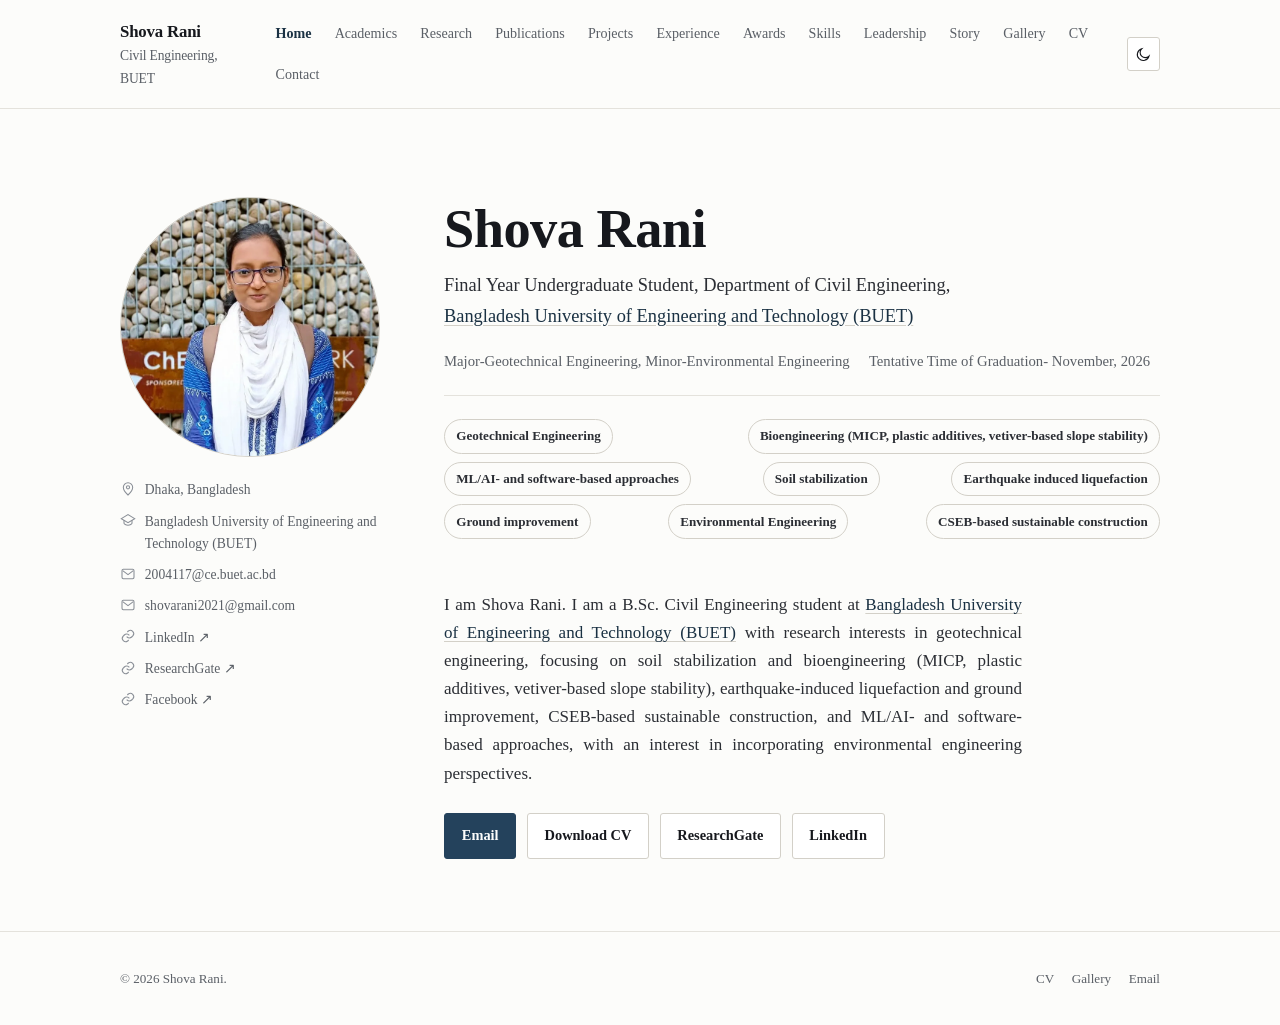
==== index.html @ 0dfd2c98 "Initial commit: Shova Rani personal website Static site for GitHub Pages covering academics, researc" ====
<!doctype html>
<html lang="en">
<head>
<meta charset="UTF-8">
<meta name="viewport" content="width=device-width, initial-scale=1">
<title>Shova Rani — Civil Engineering Researcher, BUET</title>
<meta name="description" content="Shova Rani is a final-year Civil Engineering student at BUET (Geotechnical major, Environmental minor), researching bio-mediated ground improvement, fiber-reinforced soils, and hazard-resilient infrastructure. Applying for MSc/PhD positions in the USA and Canada.">
<link rel="canonical" href="https://REPLACE-USERNAME.github.io/">

<!-- Open Graph -->
<meta property="og:type" content="profile">
<meta property="og:title" content="Shova Rani — Civil Engineering Researcher, BUET">
<meta property="og:description" content="Undergraduate researcher in geotechnical engineering at BUET. Bio-mediated ground improvement, fiber-reinforced soils, slope stability, urban hydrology. Applying for MSc/PhD in the USA and Canada.">
<meta property="og:url" content="https://REPLACE-USERNAME.github.io/">
<meta property="og:image" content="https://REPLACE-USERNAME.github.io/assets/img/og/og-cover.jpg">
<meta property="og:image:width" content="1200">
<meta property="og:image:height" content="630">
<meta property="og:site_name" content="Shova Rani">

<!-- Twitter -->
<meta name="twitter:card" content="summary_large_image">
<meta name="twitter:title" content="Shova Rani — Civil Engineering Researcher, BUET">
<meta name="twitter:description" content="Undergraduate researcher in geotechnical engineering at BUET, applying for MSc/PhD in the USA and Canada.">
<meta name="twitter:image" content="https://REPLACE-USERNAME.github.io/assets/img/og/og-cover.jpg">

<meta name="theme-color" content="#fcfcfa" media="(prefers-color-scheme: light)">
<meta name="theme-color" content="#14161a" media="(prefers-color-scheme: dark)">

<link rel="icon" href="favicon.svg" type="image/svg+xml">
<link rel="icon" href="favicon-32.png" sizes="32x32" type="image/png">
<link rel="apple-touch-icon" href="apple-touch-icon.png">
<link rel="manifest" href="site.webmanifest">
<link rel="preload" as="image" href="assets/img/portrait/shova-portrait-500.webp" fetchpriority="high">
<link rel="stylesheet" href="assets/css/site.css">

<script>
  (function () {
    try {
      var t = localStorage.getItem("theme");
      if (t) document.documentElement.setAttribute("data-theme", t);
    } catch (e) {}
  })();
</script>

<script type="application/ld+json">
{
  "@context": "https://schema.org",
  "@type": "Person",
  "name": "Shova Rani",
  "url": "https://REPLACE-USERNAME.github.io/",
  "image": "https://REPLACE-USERNAME.github.io/assets/img/og/og-cover.jpg",
  "jobTitle": "Undergraduate Researcher, Geotechnical Engineering",
  "affiliation": {
    "@type": "CollegeOrUniversity",
    "name": "Bangladesh University of Engineering and Technology (BUET)",
    "url": "https://www.buet.ac.bd/web/#/"
  },
  "alumniOf": {
    "@type": "CollegeOrUniversity",
    "name": "Bangladesh University of Engineering and Technology (BUET)",
    "url": "https://www.buet.ac.bd/web/#/"
  },
  "email": "mailto:shovarani2021@gmail.com",
  "knowsAbout": [
    "Bio-mediated Ground Improvement (MICP)",
    "Fiber-Reinforced and Geosynthetic Soils",
    "Slope Stability and Erosion Control",
    "Urban Hydrology and Stormwater Risk",
    "Sustainable and Waste-Based Construction Materials"
  ],
  "sameAs": [
    "https://www.linkedin.com/in/shova-rani-92bba2258/",
    "https://www.researchgate.net/profile/Shova-Rani",
    "https://www.facebook.com/shova.rani.892272"
  ]
}
</script>
</head>
<body>
<a class="skip-link" href="#main">Skip to content</a>

<header class="site-header">
  <div class="wrap header-inner">
    <a class="brand" href="index.html">Shova Rani <span>Civil Engineering, BUET</span></a>
    <div class="nav-primary">
      <nav class="nav-list" aria-label="Primary">
        <a href="index.html" aria-current="true">Home</a>
        <a href="academics.html">Academics</a>
        <a href="research.html">Research</a>
        <a href="publications.html">Publications</a>
        <a href="projects.html">Projects</a>
        <a href="experience.html">Experience</a>
        <a href="awards.html">Awards</a>
        <a href="skills.html">Skills</a>
        <a href="leadership.html">Leadership</a>
        <a href="story.html">Story</a>
        <a href="gallery.html">Gallery</a>
        <a href="cv.html">CV</a>
        <a href="contact.html">Contact</a>
      </nav>
      <div class="header-actions">
        <button class="theme-toggle" data-theme-toggle type="button" aria-pressed="false" aria-label="Toggle dark mode">
          <svg class="icon-moon" viewBox="0 0 24 24" fill="none" stroke="currentColor" stroke-width="1.6"><path d="M20 14.5A8.5 8.5 0 1 1 9.5 4a7 7 0 0 0 10.5 10.5Z"/></svg>
          <svg class="icon-sun" viewBox="0 0 24 24" fill="none" stroke="currentColor" stroke-width="1.6"><circle cx="12" cy="12" r="4.2"/><path d="M12 2.5v2M12 19.5v2M4.2 4.2l1.4 1.4M18.4 18.4l1.4 1.4M2.5 12h2M19.5 12h2M4.2 19.8l1.4-1.4M18.4 5.6l1.4-1.4"/></svg>
        </button>
        <button class="nav-toggle" data-nav-toggle type="button" aria-expanded="false" aria-controls="nav-drawer" aria-label="Open navigation menu">
          <svg viewBox="0 0 24 24" fill="none" stroke="currentColor" stroke-width="1.7"><path d="M4 7h16M4 12h16M4 17h16"/></svg>
        </button>
      </div>
    </div>
  </div>
</header>

<div class="nav-drawer" id="nav-drawer" data-nav-drawer>
  <div class="nav-drawer-backdrop" data-nav-backdrop></div>
  <nav class="nav-drawer-panel" aria-label="Mobile">
    <button class="btn btn-sm nav-drawer-close" data-nav-close type="button">Close</button>
    <a href="index.html" aria-current="true">Home</a>
    <a href="academics.html">Academics</a>
    <a href="research.html">Research</a>
    <a href="publications.html">Publications</a>
    <a href="projects.html">Projects</a>
    <a href="experience.html">Experience</a>
    <a href="awards.html">Awards</a>
    <a href="skills.html">Skills</a>
    <a href="leadership.html">Leadership</a>
    <a href="story.html">Story</a>
    <a href="gallery.html">Gallery</a>
    <a href="cv.html">CV</a>
    <a href="contact.html">Contact</a>
  </nav>
</div>

<main id="main">

  <!-- ===================== HOME ===================== -->
  <section class="hero" id="home">
    <div class="wrap hero-grid">
      <div class="hero-sidebar">
        <div class="hero-portrait">
          <img src="assets/img/portrait/shova-portrait-1000.webp" alt="Portrait of Shova Rani" width="500" height="500">
        </div>
        <div class="hero-contact">
          <div class="hero-contact-row">
            <svg viewBox="0 0 24 24" fill="none" stroke="currentColor" stroke-width="1.6"><path d="M12 21s7-6.1 7-11.5A7 7 0 0 0 5 9.5C5 14.9 12 21 12 21Z"/><circle cx="12" cy="9.5" r="2.4"/></svg>
            <span>Dhaka, Bangladesh</span>
          </div>
          <div class="hero-contact-row">
            <svg viewBox="0 0 24 24" fill="none" stroke="currentColor" stroke-width="1.6"><path d="M22 10 12 4 2 10l10 6 10-6Z"/><path d="M6 12v5c0 1 3 3 6 3s6-2 6-3v-5"/></svg>
            <span><a class="link" href="https://www.buet.ac.bd/web/#/" target="_blank" rel="noopener noreferrer">Bangladesh University of Engineering and Technology (BUET)</a></span>
          </div>
          <div class="hero-contact-row">
            <svg viewBox="0 0 24 24" fill="none" stroke="currentColor" stroke-width="1.6"><rect x="3" y="5" width="18" height="14" rx="2"/><path d="m4 7 8 6 8-6"/></svg>
            <a data-email-user="2004117" data-email-domain="ce.buet.ac.bd" href="#">2004117@ce.buet.ac.bd</a>
          </div>
          <div class="hero-contact-row">
            <svg viewBox="0 0 24 24" fill="none" stroke="currentColor" stroke-width="1.6"><rect x="3" y="5" width="18" height="14" rx="2"/><path d="m4 7 8 6 8-6"/></svg>
            <a data-email-user="shovarani2021" data-email-domain="gmail.com" href="#">shovarani2021@gmail.com</a>
          </div>
          <div class="hero-contact-row">
            <svg viewBox="0 0 24 24" fill="none" stroke="currentColor" stroke-width="1.6"><path d="M10 13a5 5 0 0 0 7.5.5l2-2a5 5 0 0 0-7-7l-1.5 1.5"/><path d="M14 11a5 5 0 0 0-7.5-.5l-2 2a5 5 0 0 0 7 7l1.5-1.5"/></svg>
            <a href="https://www.linkedin.com/in/shova-rani-92bba2258/" target="_blank" rel="noopener">LinkedIn ↗</a>
          </div>
          <div class="hero-contact-row">
            <svg viewBox="0 0 24 24" fill="none" stroke="currentColor" stroke-width="1.6"><path d="M10 13a5 5 0 0 0 7.5.5l2-2a5 5 0 0 0-7-7l-1.5 1.5"/><path d="M14 11a5 5 0 0 0-7.5-.5l-2 2a5 5 0 0 0 7 7l1.5-1.5"/></svg>
            <a href="https://www.researchgate.net/profile/Shova-Rani" target="_blank" rel="noopener">ResearchGate ↗</a>
          </div>
          <div class="hero-contact-row">
            <svg viewBox="0 0 24 24" fill="none" stroke="currentColor" stroke-width="1.6"><path d="M10 13a5 5 0 0 0 7.5.5l2-2a5 5 0 0 0-7-7l-1.5 1.5"/><path d="M14 11a5 5 0 0 0-7.5-.5l-2 2a5 5 0 0 0 7 7l1.5-1.5"/></svg>
            <a href="https://www.facebook.com/shova.rani.892272" target="_blank" rel="noopener">Facebook ↗</a>
          </div>
        </div>
      </div>
      <div class="hero-main">
        <h1>Shova Rani</h1>
        <p class="hero-role">
          Final Year Undergraduate Student, Department of Civil Engineering, <br>
          <a class="link" href="https://www.buet.ac.bd/web/#/" target="_blank" rel="noopener noreferrer">Bangladesh University of Engineering and Technology (BUET)</a>
        </p>

        <div class="hero-meta">
          <span>Major-Geotechnical Engineering, Minor-Environmental Engineering</span>
          <span>Tentative Time of Graduation- November, 2026</span>
        </div>

        <ul class="interest-tags">
          <li> Geotechnical Engineering</li>
          <li> Bioengineering (MICP, plastic additives, vetiver-based slope stability)</li>
          <li> ML/AI- and software-based approaches</li>
          <li> Soil stabilization</li>
          <li> Earthquake induced liquefaction</li>
          <li> Ground improvement</li>
          <li> Environmental Engineering</li>
          <li> CSEB-based sustainable construction</li>
        </ul>

        <p class="hero-bio">
          I am Shova Rani. I am a B.Sc. Civil Engineering student at <a class="link" href="https://www.buet.ac.bd/web/#/" target="_blank" rel="noopener noreferrer">Bangladesh University of
          Engineering and Technology (BUET)</a> with research interests in geotechnical engineering,
          focusing on soil stabilization and bioengineering (MICP, plastic additives,
          vetiver-based slope stability), earthquake-induced liquefaction and ground improvement,
          CSEB-based sustainable construction, and ML/AI- and software-based approaches, with an
          interest in incorporating environmental engineering perspectives.
        </p>

        <div class="hero-actions">
          <a class="btn btn-primary" href="mailto:shovarani2021@gmail.com">Email</a>
          <a class="btn" href="cv.html">Download CV</a>
          <a class="btn" href="https://www.researchgate.net/profile/Shova-Rani" target="_blank" rel="noopener">ResearchGate</a>
          <a class="btn" href="https://www.linkedin.com/in/shova-rani-92bba2258/" target="_blank" rel="noopener">LinkedIn</a>
        </div>
      </div>
    </div>
  </section>

</main>

<footer class="site-footer">
  <div class="wrap footer-inner">
    <span>© <span data-current-year>2026</span> Shova Rani.</span>
    <nav class="footer-links" aria-label="Footer">
      <a href="cv.html">CV</a>
      <a href="gallery.html">Gallery</a>
      <a href="mailto:shovarani2021@gmail.com">Email</a>
    </nav>
  </div>
</footer>

<script src="assets/js/site.js" defer></script>
</body>
</html>
---- assets/css/site.css ----
/* =========================================================================
   Shova Rani — Academic Portfolio
   Design system: typographic, hairline-rule academic aesthetic.
   No frameworks. No third-party requests. Custom properties drive theming.
   ========================================================================= */

/* -------------------------------------------------------------------------
   Tokens
   ------------------------------------------------------------------------- */
:root {
  --font-serif: Georgia, "Times New Roman", Times, serif;
  --font-sans: Georgia, "Times New Roman", Times, serif;

  --paper: #fcfcfa;
  --ink: #16181d;
  --ink-2: #2b2e34;
  --muted: #5a5f66;
  --faint: #8a8f97;
  --rule: #e4e2dc;
  --rule-strong: #d3d0c8;
  --accent: #24425c;
  --accent-ink: #1a3143;
  --accent-soft: #edf1f5;
  --surface: #ffffff;
  --surface-2: #f5f4f1;
  --shadow: 0 1px 2px rgba(20, 20, 15, 0.04), 0 6px 20px rgba(20, 20, 15, 0.05);

  --status-published-bg: #e9f2ec;
  --status-published-fg: #29613f;
  --status-review-bg: #fbf1e2;
  --status-review-fg: #8a5a12;
  --status-poster-bg: #eef0f7;
  --status-poster-fg: #3c4270;
  --status-magazine-bg: #f6ecf1;
  --status-magazine-fg: #7a3355;

  --maxw: 1120px;
  --gutter: clamp(1.25rem, 4vw, 2.5rem);
  --radius: 3px;
  --dur: 150ms;

  color-scheme: light;
}

:root[data-theme="dark"] {
  --paper: #14161a;
  --ink: #e8e6e1;
  --ink-2: #d4d2cc;
  --muted: #a1a7b0;
  --faint: #767c85;
  --rule: #2a2e35;
  --rule-strong: #383d45;
  --accent: #8fb6d6;
  --accent-ink: #bcd7ec;
  --accent-soft: #1b2530;
  --surface: #191c21;
  --surface-2: #1e2127;
  --shadow: 0 1px 2px rgba(0, 0, 0, 0.25), 0 6px 24px rgba(0, 0, 0, 0.35);

  --status-published-bg: #17261d;
  --status-published-fg: #7fcf9c;
  --status-review-bg: #2a2213;
  --status-review-fg: #e0ac54;
  --status-poster-bg: #1c2030;
  --status-poster-fg: #a9b1e0;
  --status-magazine-bg: #271b21;
  --status-magazine-fg: #dd97b8;

  color-scheme: dark;
}

@media (prefers-color-scheme: dark) {
  :root:not([data-theme="light"]) {
    --paper: #14161a;
    --ink: #e8e6e1;
    --ink-2: #d4d2cc;
    --muted: #a1a7b0;
    --faint: #767c85;
    --rule: #2a2e35;
    --rule-strong: #383d45;
    --accent: #8fb6d6;
    --accent-ink: #bcd7ec;
    --accent-soft: #1b2530;
    --surface: #191c21;
    --surface-2: #1e2127;
    --shadow: 0 1px 2px rgba(0, 0, 0, 0.25), 0 6px 24px rgba(0, 0, 0, 0.35);
    --status-published-bg: #17261d;
    --status-published-fg: #7fcf9c;
    --status-review-bg: #2a2213;
    --status-review-fg: #e0ac54;
    --status-poster-bg: #1c2030;
    --status-poster-fg: #a9b1e0;
    --status-magazine-bg: #271b21;
    --status-magazine-fg: #dd97b8;
    color-scheme: dark;
  }
}

/* -------------------------------------------------------------------------
   Reset
   ------------------------------------------------------------------------- */
*, *::before, *::after { box-sizing: border-box; }
* { margin: 0; }
/* Prevent flex/grid items from refusing to shrink below their content's
   min-content width — the #1 cause of silent horizontal overflow on mobile. */
* { min-width: 0; }
html { -webkit-text-size-adjust: 100%; text-size-adjust: 100%; scroll-behavior: smooth; }
html, body { overflow-x: hidden; max-width: 100%; }
@media (prefers-reduced-motion: reduce) {
  html { scroll-behavior: auto; }
  *, *::before, *::after {
    animation-duration: 0.001ms !important;
    animation-iteration-count: 1 !important;
    transition-duration: 0.001ms !important;
    scroll-behavior: auto !important;
  }
}
img, picture, video { max-width: 100%; display: block; }
input, button, textarea, select { font: inherit; color: inherit; }
button { cursor: pointer; }
a { color: inherit; }
ul, ol { list-style: none; padding: 0; }
table { border-collapse: collapse; width: 100%; }

body {
  background: var(--paper);
  color: var(--ink);
  font-family: var(--font-sans);
  font-size: 1.0625rem;
  line-height: 1.65;
  -webkit-font-smoothing: antialiased;
  text-rendering: optimizeLegibility;
}

h1, h2, h3, h4 {
  font-family: var(--font-serif);
  font-weight: 600;
  line-height: 1.2;
  color: var(--ink);
  text-wrap: balance;
}
h1 { font-size: clamp(2.4rem, 5vw, 3.4rem); font-weight: 650; letter-spacing: -0.01em; }
h2 { font-size: clamp(1.5rem, 3vw, 1.85rem); }
h3 { font-size: 1.2rem; font-weight: 650; }
h4 { font-size: 1.02rem; font-weight: 650; }

p { max-width: 68ch; }
.lede { font-size: 1.15rem; color: var(--ink-2); max-width: 62ch; }

/* Justified prose. Hyphenation prevents the word-rivers that plain
   justification produces in narrow columns. */
p,
.hero-bio,
.desc,
.modal-inner p,
.story-grid p,
.ed-table td,
figcaption,
blockquote,
.pmo dd,
.feature-list li {
  text-align: justify;
  text-justify: inter-word;
  hyphens: auto;
  -webkit-hyphens: auto;
}

/* Short strings look worse justified (huge gaps) — keep these ragged-left. */
.nav-list a,
.nav-drawer-panel a,
.btn,
.brand,
.hero-eyebrow,
.kicker,
.hero-meta,
.hero-contact,
.interest-tags li,
.pub-title,
.position-date,
.org,
.edu-facts,
.edu-list,
.supervisor-card,
.skill-col,
.contact-row,
.press-list,
.site-footer,
.modal-cite {
  text-align: left;
  hyphens: none;
  -webkit-hyphens: none;
}

a.link {
  color: var(--accent-ink);
  text-decoration-color: var(--rule-strong);
  text-underline-offset: 3px;
  transition: text-decoration-color var(--dur) ease, color var(--dur) ease;
}
a.link:hover { text-decoration-color: currentColor; }

:focus-visible {
  outline: 2px solid var(--accent);
  outline-offset: 3px;
  border-radius: 2px;
}

/* -------------------------------------------------------------------------
   Layout primitives
   ------------------------------------------------------------------------- */
.wrap {
  max-width: var(--maxw);
  margin-inline: auto;
  padding-inline: var(--gutter);
}

.section {
  padding-block: clamp(3.5rem, 7vw, 6rem);
  border-top: 1px solid var(--rule);
}
.section:first-of-type { border-top: none; }

.section-head {
  display: flex;
  align-items: baseline;
  justify-content: space-between;
  gap: 1.5rem;
  margin-bottom: 2.25rem;
  flex-wrap: wrap;
}
.section-head--center { justify-content: center; text-align: center; }
.section-head--center .kicker { text-align: center; }

.kicker {
  display: block;
  font-family: var(--font-sans);
  font-size: 0.76rem;
  font-weight: 600;
  letter-spacing: 0.14em;
  text-transform: uppercase;
  color: var(--muted);
  margin-bottom: 0.6rem;
}

.section-note {
  color: var(--muted);
  font-size: 0.95rem;
  max-width: 46ch;
}

.skip-link {
  position: absolute;
  left: 1rem;
  top: -60px;
  background: var(--accent);
  color: #fff;
  padding: 0.7rem 1.1rem;
  border-radius: var(--radius);
  z-index: 200;
  transition: top var(--dur) ease;
  font-size: 0.9rem;
  font-weight: 600;
}
.skip-link:focus { top: 1rem; }

/* -------------------------------------------------------------------------
   Header / nav
   ------------------------------------------------------------------------- */
.site-header {
  position: sticky;
  top: 0;
  z-index: 100;
  background: color-mix(in srgb, var(--paper) 92%, transparent);
  backdrop-filter: saturate(140%) blur(6px);
  border-bottom: 1px solid var(--rule);
}
.header-inner {
  display: flex;
  align-items: center;
  justify-content: space-between;
  gap: 1rem;
  padding-block: 0.85rem;
}
.header-inner > * { min-width: 0; }
.brand {
  display: flex;
  flex-direction: column;
  font-family: var(--font-serif);
  font-weight: 650;
  font-size: 1.05rem;
  letter-spacing: -0.01em;
  text-decoration: none;
  min-width: 0;
  overflow-wrap: break-word;
}
.brand span { display: block; color: var(--muted); font-family: var(--font-sans); font-weight: 500; font-size: 0.85rem; }

.nav-primary { display: flex; align-items: center; gap: 0.25rem; }
.nav-list {
  display: flex;
  align-items: center;
  gap: 0.15rem;
  flex-wrap: wrap;
}
.nav-list a {
  display: inline-block;
  padding: 0.5rem 0.65rem;
  font-size: 0.88rem;
  font-weight: 500;
  text-decoration: none;
  color: var(--muted);
  border-radius: var(--radius);
  transition: color var(--dur) ease, background var(--dur) ease;
}
.nav-list a:hover { color: var(--ink); background: var(--surface-2); }
.nav-list a[aria-current="true"] { color: var(--accent-ink); font-weight: 650; }

.theme-toggle, .nav-toggle {
  border: 1px solid var(--rule-strong);
  background: var(--surface);
  border-radius: var(--radius);
  width: 2.15rem;
  height: 2.15rem;
  display: inline-flex;
  align-items: center;
  justify-content: center;
  transition: border-color var(--dur) ease, background var(--dur) ease;
}
.theme-toggle:hover, .nav-toggle:hover { border-color: var(--accent); }
.theme-toggle svg, .nav-toggle svg { width: 1.05rem; height: 1.05rem; }
.icon-sun { display: none; }
:root[data-theme="dark"] .icon-moon { display: none; }
:root[data-theme="dark"] .icon-sun { display: block; }

.nav-toggle { display: none; }
.header-actions { display: flex; align-items: center; gap: 0.6rem; }

/* -------------------------------------------------------------------------
   Buttons
   ------------------------------------------------------------------------- */
.btn {
  display: inline-flex;
  align-items: center;
  gap: 0.45rem;
  padding: 0.62rem 1.05rem;
  border-radius: var(--radius);
  font-size: 0.9rem;
  font-weight: 600;
  text-decoration: none;
  border: 1px solid var(--rule-strong);
  color: var(--ink);
  background: var(--surface);
  transition: border-color var(--dur) ease, background var(--dur) ease, color var(--dur) ease, transform var(--dur) ease;
}
.btn:hover { border-color: var(--accent); color: var(--accent-ink); }
.btn:active { transform: translateY(1px); }
.btn-primary {
  background: var(--accent);
  border-color: var(--accent);
  color: #fdfdfc;
}
.btn-primary:hover { background: var(--accent-ink); border-color: var(--accent-ink); color: #fff; }
.btn-sm { padding: 0.42rem 0.75rem; font-size: 0.82rem; }
.btn svg { width: 1rem; height: 1rem; flex-shrink: 0; }

/* -------------------------------------------------------------------------
   Hero
   ------------------------------------------------------------------------- */
.hero {
  padding-block: clamp(3rem, 7vw, 5.5rem) clamp(3rem, 6vw, 4.5rem);
}
.hero-grid {
  display: grid;
  grid-template-columns: 260px 1fr;
  gap: clamp(2rem, 5vw, 4rem);
  align-items: stretch;
}
.hero-grid > * { min-width: 0; }
.hero-sidebar { display: flex; flex-direction: column; gap: 1.4rem; }
.hero-main { display: flex; flex-direction: column; }
.hero-portrait {
  aspect-ratio: 1 / 1;
  overflow: hidden;
  border-radius: 50%;
  border: 1px solid var(--rule-strong);
  background: var(--surface-2);
}
.hero-portrait img { width: 100%; height: 100%; object-fit: cover; }

.hero-contact { display: flex; flex-direction: column; gap: 0.55rem; }
.hero-contact-row {
  display: flex;
  align-items: flex-start;
  gap: 0.55rem;
  font-size: 0.85rem;
  color: var(--muted);
}
.hero-contact-row a { color: var(--muted); text-decoration: none; }
.hero-contact-row a:hover { color: var(--accent-ink); text-decoration: underline; }
.hero-contact-row svg { width: 1rem; height: 1rem; flex-shrink: 0; color: var(--faint); margin-top: 0.1rem; }

.hero-eyebrow {
  font-size: 0.8rem;
  font-weight: 600;
  letter-spacing: 0.1em;
  text-transform: uppercase;
  color: var(--accent-ink);
  margin-bottom: 0.9rem;
}
.hero h1 { margin-bottom: 0.5rem; }
.hero-role { font-size: 1.15rem; color: var(--ink-2); font-family: var(--font-serif); margin-bottom: 1.1rem; }
.hero-meta {
  display: flex;
  flex-wrap: wrap;
  gap: 0.4rem 1.2rem;
  font-size: 0.92rem;
  color: var(--muted);
  margin-bottom: 1.4rem;
  padding-bottom: 1.4rem;
  border-bottom: 1px solid var(--rule);
}
.hero-meta strong { color: var(--ink-2); font-weight: 600; }

.interest-tags {
  text-align: justify;
  text-justify: inter-word;
  margin-bottom: 1rem;
}
.interest-tags::after { content: ""; display: inline-block; inline-size: 100%; }
.interest-tags li {
  display: inline-block;
  vertical-align: middle;
  margin: 0 0 0.5rem;
  font-size: 0.82rem;
  font-weight: 600;
  padding: 0.35rem 0.7rem;
  border: 1px solid var(--rule-strong);
  border-radius: 999px;
  color: var(--ink-2);
}

.hero-bio { color: var(--ink-2); margin-bottom: 1.6rem; }
.hero-actions { display: flex; flex-wrap: wrap; gap: 0.65rem; margin-top: auto; }

/* -------------------------------------------------------------------------
   About
   ------------------------------------------------------------------------- */
.about-grid {
  display: grid;
  grid-template-columns: repeat(3, 1fr);
  gap: 2.5rem;
}
.about-grid > * { min-width: 0; }
.about-grid h3 { margin-bottom: 0.85rem; }
.about-grid p + p { margin-top: 0.85rem; }
.about-grid p { color: var(--ink-2); font-size: 0.98rem; }

.ed-table { margin-top: 0.9rem; font-size: 0.9rem; }
.ed-table tr { border-top: 1px solid var(--rule); }
.ed-table tr:first-child { border-top: none; }
.ed-table td { padding: 0.55rem 0; vertical-align: top; }
.ed-table td:first-child { color: var(--muted); white-space: nowrap; padding-right: 1rem; width: 32%; }
.ed-table td:last-child strong { display: block; color: var(--ink); font-weight: 600; }
.ed-table td:last-child span { color: var(--muted); font-size: 0.86rem; }

/* -------------------------------------------------------------------------
   Academics
   ------------------------------------------------------------------------- */
.edu-card {
  border: 1px solid var(--rule);
  border-radius: var(--radius);
  background: var(--surface);
  padding: 1.5rem 1.6rem;
  margin-top: 0.9rem;
}
.edu-facts { display: grid; grid-template-columns: 150px 1fr; row-gap: 0; }
.edu-facts dt {
  color: var(--muted); font-size: 0.86rem;
  padding: 0.5rem 1rem 0.5rem 0; border-top: 1px solid var(--rule);
}
.edu-facts dd { color: var(--ink); font-size: 0.94rem; padding: 0.5rem 0; border-top: 1px solid var(--rule); }
.edu-facts dt:first-of-type, .edu-facts dt:first-of-type + dd { border-top: none; }
.edu-note { color: var(--muted); }

.edu-block { margin-top: 1.6rem; padding-top: 1.4rem; border-top: 1px solid var(--rule); }
.edu-block h4 { margin-bottom: 0.5rem; }
.edu-block p { color: var(--ink-2); font-size: 0.96rem; }
.edu-meta { color: var(--muted); font-size: 0.9rem; margin-top: 0.4rem; }

.edu-list { margin: 0.4rem 0 0; padding-left: 1.2rem; }
.edu-list li { color: var(--ink-2); font-size: 0.96rem; padding: 0.28rem 0; }

/* -------------------------------------------------------------------------
   Research
   ------------------------------------------------------------------------- */
.research-interest-statement {
  border-top: 1px solid var(--rule);
  padding-top: 1.5rem;
  margin-bottom: 3rem;
  color: var(--ink-2);
  font-size: 1.02rem;
}

.subsection-title {
  font-size: 0.9rem;
  font-weight: 700;
  letter-spacing: 0.08em;
  text-transform: uppercase;
  color: var(--ink-2);
  margin-bottom: 1.1rem;
  margin-top: 2.75rem;
}
.subsection-title:first-of-type { margin-top: 0; }

.position-list { display: flex; flex-direction: column; gap: 1.4rem; margin-bottom: 0.5rem; }
.position {
  display: grid;
  grid-template-columns: 150px 1fr;
  gap: 1.25rem;
  padding-bottom: 1.4rem;
  border-bottom: 1px solid var(--rule);
}
.position:last-child { border-bottom: none; padding-bottom: 0; }
.position-date { color: var(--muted); font-size: 0.85rem; padding-top: 0.15rem; }
.position h4 { margin-bottom: 0.25rem; }
.position .org { color: var(--muted); font-size: 0.9rem; margin-bottom: 0.4rem; }
.position .desc { color: var(--ink-2); font-size: 0.94rem; }
.position-with-photo { display: flex; gap: 1.5rem; align-items: stretch; }
.position-with-photo > div:first-child { flex: 1; min-width: 0; }
.position-photo { flex: 0 0 220px; width: 220px; height: auto; align-self: stretch; object-fit: cover; border: 1px solid var(--rule); border-radius: var(--radius); }

.supervisor-grid {
  display: grid;
  grid-template-columns: repeat(auto-fit, minmax(230px, 1fr));
  gap: 1.25rem;
  margin-top: 1.5rem;
}
.supervisor-card {
  border: 1px solid var(--rule);
  border-radius: var(--radius);
  padding: 1.15rem 1.25rem;
  background: var(--surface);
}
.supervisor-avatar {
  display: inline-flex; align-items: center; justify-content: center;
  width: auto; height: auto;
  min-width: 2.6rem; min-height: 2.6rem;
  padding: 0.3rem 0.9rem;
  border-radius: 999px;
  background: var(--accent-soft);
  color: var(--accent-ink);
  font-family: var(--font-serif); font-weight: 650; font-size: 0.82rem;
  white-space: nowrap;
  margin-bottom: 0.75rem;
}
.supervisor-label { margin-bottom: 0.85rem; }
.supervisor-card h4 { font-size: 0.98rem; margin-bottom: 0.1rem; }
.supervisor-card .role { font-size: 0.82rem; color: var(--muted); margin-bottom: 0.5rem; }
.supervisor-card .link { font-size: 0.82rem; }

.field-photo { margin-top: 2.5rem; }
.field-photo figure { border: 1px solid var(--rule); }
.field-photo img { width: 100%; }
.field-photo figcaption {
  padding: 0.7rem 0.9rem;
  font-size: 0.84rem;
  color: var(--muted);
  border-top: 1px solid var(--rule);
  background: var(--surface-2);
}

/* -------------------------------------------------------------------------
   Timeline (Research overview + Experience)
   ------------------------------------------------------------------------- */
.timeline { position: relative; margin-top: 1rem; }
.timeline::before {
  content: "";
  position: absolute;
  left: 6px;
  top: 6px;
  bottom: 6px;
  width: 1px;
  background: var(--rule-strong);
}
.tl-item { position: relative; padding-left: 2.1rem; padding-bottom: 1.9rem; }
.tl-item:last-child { padding-bottom: 0; }
.tl-item::before {
  content: "";
  position: absolute;
  left: 0; top: 0.35rem;
  width: 13px; height: 13px;
  border-radius: 50%;
  background: var(--paper);
  border: 2px solid var(--accent);
}
.tl-date { font-size: 0.78rem; font-weight: 650; letter-spacing: 0.05em; color: var(--accent-ink); text-transform: uppercase; margin-bottom: 0.25rem; }
.tl-item h4 { margin-bottom: 0.2rem; }
.tl-org { color: var(--muted); font-size: 0.9rem; margin-bottom: 0.35rem; }
.tl-desc { color: var(--ink-2); font-size: 0.93rem; }
.tl-tag {
  display: inline-block;
  font-size: 0.72rem;
  font-weight: 650;
  letter-spacing: 0.04em;
  text-transform: uppercase;
  padding: 0.18rem 0.55rem;
  border-radius: 999px;
  background: var(--accent-soft);
  color: var(--accent-ink);
  margin-bottom: 0.4rem;
}

/* -------------------------------------------------------------------------
   Publications
   ------------------------------------------------------------------------- */
.pub-group { margin-bottom: 2.75rem; }
.pub-group:last-child { margin-bottom: 0; }
.pub-group-title {
  font-size: 0.9rem;
  font-weight: 700;
  letter-spacing: 0.08em;
  text-transform: uppercase;
  color: var(--ink-2);
  margin-bottom: 1rem;
  padding-bottom: 0.75rem;
  border-bottom: 1px solid var(--rule);
}
.pub-card {
  border: 1px solid var(--rule);
  border-radius: var(--radius);
  background: var(--surface);
  padding: 1.4rem 1.5rem;
  margin-top: 0.9rem;
}
.pub-group .pub-card:first-child { margin-top: 0; }
.pub-card-head {
  display: grid;
  grid-template-columns: 1fr auto;
  gap: 1rem;
  align-items: start;
}
.pub-title { font-family: var(--font-serif); font-weight: 650; font-size: 1.03rem; margin-bottom: 0.35rem; }
.pub-authors { font-size: 0.88rem; color: var(--ink-2); margin-bottom: 0.3rem; }
.pub-authors strong { color: var(--ink); }
.pub-venue { font-size: 0.85rem; color: var(--muted); }
.pub-actions { display: flex; flex-direction: column; gap: 0.45rem; align-items: flex-end; }
.status-pill {
  font-size: 0.72rem;
  font-weight: 650;
  letter-spacing: 0.03em;
  padding: 0.24rem 0.6rem;
  border-radius: 999px;
  white-space: nowrap;
}
.status-published { background: var(--status-published-bg); color: var(--status-published-fg); }
.status-review { background: var(--status-review-bg); color: var(--status-review-fg); }
.status-poster { background: var(--status-poster-bg); color: var(--status-poster-fg); }
.status-magazine { background: var(--status-magazine-bg); color: var(--status-magazine-fg); }
.pub-links { display: flex; gap: 0.4rem; flex-wrap: wrap; justify-content: flex-end; }
.pub-links button, .pub-links a {
  font-size: 0.78rem;
  font-weight: 600;
  color: var(--muted);
  background: none;
  border: none;
  padding: 0.15rem 0;
  text-decoration: underline;
  text-decoration-color: var(--rule-strong);
  text-underline-offset: 3px;
}
.pub-links button:hover, .pub-links a:hover { color: var(--accent-ink); text-decoration-color: currentColor; }
.pub-closing { margin-top: 1.5rem; font-size: 0.92rem; }
.modal-inner p.pub-keywords { font-size: 0.86rem; color: var(--muted); text-align: left; }

/* dialog (abstract / lightbox) */
dialog.modal {
  border: none;
  border-radius: var(--radius);
  padding: 0;
  max-width: 620px;
  width: min(92vw, 620px);
  color: var(--ink);
  background: var(--surface);
  box-shadow: var(--shadow);
}
dialog.modal::backdrop { background: rgba(10, 10, 8, 0.5); backdrop-filter: blur(2px); }
.modal-inner { padding: 1.75rem; max-height: 80vh; overflow-y: auto; }
.modal-close {
  position: absolute;
  top: 1rem; right: 1rem;
  width: 2rem; height: 2rem;
  border: 1px solid var(--rule-strong);
  border-radius: var(--radius);
  background: var(--surface);
  display: flex; align-items: center; justify-content: center;
}
.modal-inner h3 { margin-bottom: 0.4rem; padding-right: 2rem; }
.modal-meta { font-size: 0.85rem; color: var(--muted); margin-bottom: 1rem; }
.modal-inner p { color: var(--ink-2); font-size: 0.95rem; }
.modal-cite {
  margin-top: 1.1rem;
  padding: 0.9rem 1rem;
  background: var(--surface-2);
  border-radius: var(--radius);
  font-family: var(--font-serif);
  font-size: 0.8rem;
  color: var(--muted);
  white-space: pre-wrap;
  word-break: break-word;
}

/* lightbox image */
dialog.lightbox { max-width: min(92vw, 900px); background: transparent; }
dialog.lightbox .modal-inner { padding: 0; max-height: 88vh; }
dialog.lightbox img { width: 100%; border-radius: var(--radius); }
dialog.lightbox .lb-caption { color: #fff; font-size: 0.85rem; padding: 0.75rem 0.25rem 0; }

/* -------------------------------------------------------------------------
   Project cards
   ------------------------------------------------------------------------- */
.project-grid--featured { display: grid; grid-template-columns: 1fr; gap: 2.75rem; }
.project-card {
  display: grid;
  grid-template-columns: 1fr 1.15fr;
  gap: 2rem;
  padding-bottom: 2.75rem;
  border-bottom: 1px solid var(--rule);
}
.project-grid--featured .project-card:last-child { border-bottom: none; padding-bottom: 0; }
.project-media { border: 1px solid var(--rule); background: var(--surface-2); overflow: hidden; }
.project-media img, .project-media video { width: 100%; height: 100%; object-fit: cover; aspect-ratio: 4/3; }

/* featured: alternate the media column left/right */
.project-card--flip .project-media { order: 2; }

/* two-photo stack: full, uncropped frames with captions, stacked to match the
   text column's height instead of one image force-cropped into 4/3 */
.project-media--stack {
  border: none;
  background: none;
  overflow: visible;
  display: flex;
  flex-direction: column;
  gap: 1rem;
}
.project-shot {
  margin: 0;
  border: 1px solid var(--rule);
  background: var(--surface-2);
  border-radius: var(--radius);
  overflow: hidden;
}
.project-media--stack img { width: 100%; height: auto; object-fit: contain; aspect-ratio: auto; }
.project-shot figcaption {
  padding: 0.55rem 0.8rem;
  border-top: 1px solid var(--rule);
  background: var(--surface);
  font-size: 0.78rem;
  color: var(--muted);
}

.project-actions { margin-top: 1.1rem; }

.projects-subhead { margin: 3rem 0 1.5rem; text-align: center; }

.feature-list { margin: 0.35rem 0 0; padding-left: 1.05rem; list-style: disc; }
.feature-list li { color: var(--ink-2); font-size: 0.93rem; margin-bottom: 0.3rem; }

.project-tag { font-size: 0.78rem; color: var(--muted); font-weight: 600; letter-spacing: 0.04em; text-transform: uppercase; margin-bottom: 0.4rem; }
.project-body h3 { margin-bottom: 0.9rem; }
.pmo { margin-bottom: 0.9rem; }
.pmo dt { font-size: 0.74rem; font-weight: 700; letter-spacing: 0.08em; text-transform: uppercase; color: var(--accent-ink); margin-bottom: 0.2rem; }
.pmo dd { color: var(--ink-2); font-size: 0.93rem; margin: 0 0 0.85rem; }
.tech-list { display: flex; flex-wrap: wrap; gap: 0.4rem; margin-top: 0.4rem; }
.tech-list li { font-size: 0.76rem; padding: 0.22rem 0.55rem; background: var(--surface-2); border: 1px solid var(--rule); border-radius: 3px; color: var(--muted); }
.project-verify {
  margin-top: 0.8rem;
  font-size: 0.78rem;
  color: var(--faint);
  font-style: italic;
}

/* compact tier — text-only "other projects" */
.project-grid--compact {
  display: grid;
  grid-template-columns: repeat(3, 1fr);
  gap: 1.25rem;
}
.project-card--compact {
  border: 1px solid var(--rule);
  border-radius: var(--radius);
  background: var(--surface);
  padding: 1.35rem;
}
.project-card--compact h3 { margin-bottom: 0.9rem; font-size: 1.05rem; }
.project-card--compact .pmo dd { font-size: 0.88rem; }
.project-card--compact .pmo dd:last-of-type { margin-bottom: 0; }

/* -------------------------------------------------------------------------
   Awards
   ------------------------------------------------------------------------- */
.filter-chips { display: flex; flex-wrap: wrap; gap: 0.5rem; margin-bottom: 2rem; }
.chip {
  font-size: 0.82rem;
  font-weight: 600;
  padding: 0.4rem 0.85rem;
  border: 1px solid var(--rule-strong);
  border-radius: 999px;
  background: var(--surface);
  color: var(--muted);
  transition: all var(--dur) ease;
}
.chip[aria-pressed="true"] { background: var(--accent); border-color: var(--accent); color: #fff; }
.chip:hover:not([aria-pressed="true"]) { border-color: var(--accent); color: var(--ink); }

.award-item {
  display: grid;
  grid-template-columns: 130px 1fr auto;
  gap: 1.25rem;
  align-items: start;
  padding: 1.05rem 0;
  border-bottom: 1px solid var(--rule);
}
.award-item:last-child { border-bottom: none; }
.award-date { font-size: 0.82rem; color: var(--muted); padding-top: 0.15rem; }
.award-title { font-weight: 650; font-size: 0.98rem; margin-bottom: 0.15rem; }
.award-org { font-size: 0.87rem; color: var(--muted); }
.award-note { font-size: 0.86rem; color: var(--ink-2); margin-top: 0.3rem; }
.award-thumb { width: 3.4rem; height: 3.4rem; border: 1px solid var(--rule); overflow: hidden; border-radius: 2px; }
.award-thumb img { width: 100%; height: 100%; object-fit: cover; }
.award-item[hidden] { display: none; }

/* -------------------------------------------------------------------------
   Skills
   ------------------------------------------------------------------------- */
.skills-grid { display: grid; grid-template-columns: repeat(4, 1fr); gap: 2rem; }
.skill-col h4 { margin-bottom: 0.9rem; font-size: 0.9rem; letter-spacing: 0.06em; text-transform: uppercase; color: var(--ink-2); font-family: var(--font-sans); font-weight: 700; }
.skill-col ul { display: flex; flex-direction: column; gap: 0.55rem; }
.skill-col li { font-size: 0.94rem; color: var(--ink-2); padding-bottom: 0.55rem; border-bottom: 1px solid var(--rule); }
.skill-col li:last-child { border-bottom: none; padding-bottom: 0; }

/* -------------------------------------------------------------------------
   Leadership
   ------------------------------------------------------------------------- */
.leadership-grid { display: grid; grid-template-columns: 1.15fr 1fr; gap: 3rem; align-items: start; }
.leadership-grid > * { min-width: 0; }
.leader-photos { display: grid; grid-template-columns: 1fr 1fr; gap: 0.75rem; }
.leader-photos figure { border: 1px solid var(--rule); overflow: hidden; }
.leader-photos img { aspect-ratio: 4/3; object-fit: cover; width: 100%; }
.leader-photos figcaption { font-size: 0.76rem; color: var(--muted); padding: 0.5rem 0.6rem; background: var(--surface-2); }

/* -------------------------------------------------------------------------
   Story
   ------------------------------------------------------------------------- */
.story-section { background: var(--surface-2); }
.story-grid { display: grid; grid-template-columns: 1.3fr 1fr; gap: 3rem; align-items: start; }
.story-grid > * { min-width: 0; }
.story-grid p + p { margin-top: 0.9rem; }
.press-list { display: flex; flex-direction: column; gap: 0.1rem; }
.press-list li { border-bottom: 1px solid var(--rule); padding: 0.85rem 0; }
.press-list li:last-child { border-bottom: none; }
.press-outlet { font-size: 0.76rem; font-weight: 700; letter-spacing: 0.06em; text-transform: uppercase; color: var(--muted); display: block; margin-bottom: 0.2rem; }
.press-title { font-size: 0.92rem; font-weight: 600; }
.press-title a { text-decoration: none; }
.press-title a:hover { text-decoration: underline; }

/* -------------------------------------------------------------------------
   Gallery teaser (index) + full gallery page
   ------------------------------------------------------------------------- */
.gallery-teaser { display: grid; grid-template-columns: repeat(6, 1fr); gap: 0.65rem; }
.gallery-teaser a { display: block; aspect-ratio: 1; overflow: hidden; border: 1px solid var(--rule); }
.gallery-teaser img { width: 100%; height: 100%; object-fit: cover; transition: transform 400ms ease; }
.gallery-teaser a:hover img { transform: scale(1.04); }
.gallery-cta { margin-top: 1.5rem; }

.gallery-page-grid { display: grid; grid-template-columns: repeat(3, 1fr); gap: 1rem; }
.gallery-page-grid button { border: 1px solid var(--rule); overflow: hidden; padding: 0; background: var(--surface-2); text-align: left; }
.gallery-page-grid img { width: 100%; aspect-ratio: 4/3; object-fit: cover; transition: transform 400ms ease; }
.gallery-page-grid button:hover img { transform: scale(1.04); }
.gallery-page-grid figcaption { padding: 0.65rem 0.8rem; font-size: 0.8rem; color: var(--muted); }
.gallery-category { margin-bottom: 3rem; }
.gallery-category h2 { margin-bottom: 1.25rem; }

/* -------------------------------------------------------------------------
   Contact
   ------------------------------------------------------------------------- */
.contact-grid { display: grid; grid-template-columns: 1fr 1fr; gap: 3rem; }
.contact-grid > * { min-width: 0; }
.contact-list { display: flex; flex-direction: column; gap: 0.9rem; }
.contact-list a, .contact-list span { font-size: 0.98rem; }
.contact-row { display: flex; justify-content: space-between; gap: 1rem; padding: 0.8rem 0; border-bottom: 1px solid var(--rule); }
.contact-row:last-child { border-bottom: none; }
.contact-row .label { color: var(--muted); font-size: 0.85rem; }
.referee { padding: 1.1rem 0; border-bottom: 1px solid var(--rule); }
.referee:last-child { border-bottom: none; }
.referee h4 { margin-bottom: 0.15rem; }
.referee .role { font-size: 0.85rem; color: var(--muted); margin-bottom: 0.3rem; }

/* -------------------------------------------------------------------------
   Footer
   ------------------------------------------------------------------------- */
.site-footer {
  border-top: 1px solid var(--rule);
  padding-block: 2.25rem;
}
.footer-inner { display: flex; justify-content: space-between; align-items: center; gap: 1rem; flex-wrap: wrap; font-size: 0.82rem; color: var(--muted); }
.footer-links { display: flex; gap: 1.1rem; }
.footer-links a { text-decoration: none; }
.footer-links a:hover { text-decoration: underline; }

/* -------------------------------------------------------------------------
   CV page
   ------------------------------------------------------------------------- */
.cv-toolbar { display: flex; justify-content: space-between; align-items: center; gap: 1rem; flex-wrap: wrap; margin-bottom: 1.5rem; }
.cv-frame { border: 1px solid var(--rule); width: 100%; height: 85vh; background: var(--surface-2); }
.cv-outline h3 { margin-top: 2rem; margin-bottom: 0.6rem; }
.cv-outline h3:first-child { margin-top: 0; }
.cv-outline ul { display: flex; flex-direction: column; gap: 0.4rem; }
.cv-outline li { font-size: 0.92rem; color: var(--ink-2); }

/* -------------------------------------------------------------------------
   404
   ------------------------------------------------------------------------- */
.notfound { text-align: center; padding-block: 8rem; }

/* -------------------------------------------------------------------------
   Responsive
   ------------------------------------------------------------------------- */
@media (max-width: 1024px) {
  .about-grid { grid-template-columns: 1fr; gap: 2rem; }
  .leadership-grid, .story-grid { grid-template-columns: 1fr; gap: 2rem; }
  .skills-grid { grid-template-columns: repeat(2, 1fr); }
  .gallery-teaser { grid-template-columns: repeat(3, 1fr); }
  .gallery-page-grid { grid-template-columns: repeat(2, 1fr); }
  .contact-grid { grid-template-columns: 1fr; gap: 2rem; }
  .project-grid--compact { grid-template-columns: repeat(2, 1fr); }
}

@media (max-width: 860px) {
  .nav-list { display: none; }
  .nav-toggle { display: inline-flex; }
  .position { grid-template-columns: 1fr; gap: 0.3rem; }
  .position-with-photo { flex-direction: column; }
  .position-photo { width: 100%; flex-basis: auto; height: 220px; align-self: auto; }
  .award-item { grid-template-columns: 1fr auto; }
  .award-date { grid-row: 1; grid-column: 1 / -1; }
}

@media (max-width: 640px) {
  .hero-grid { grid-template-columns: 1fr; }
  .hero-sidebar { align-items: center; text-align: center; }
  .hero-portrait { width: 200px; max-width: 200px; }
  .hero-contact { align-items: flex-start; text-align: left; }
  .hero-actions { margin-top: 0.65rem; margin-bottom: 2rem; }
  .project-card { grid-template-columns: 1fr; }
  .project-card--flip .project-media { order: 0; }
  .project-grid--compact { grid-template-columns: 1fr; }
  .skills-grid { grid-template-columns: 1fr 1fr; gap: 1.5rem 1rem; }
  .gallery-teaser { grid-template-columns: repeat(3, 1fr); gap: 0.4rem; }
  .gallery-page-grid { grid-template-columns: 1fr 1fr; }
  .pub-card-head { grid-template-columns: 1fr; }
  .pub-actions { align-items: flex-start; flex-direction: row; flex-wrap: wrap; }
  .pub-links { justify-content: flex-start; }
  .edu-facts { grid-template-columns: 1fr; }
  .edu-facts dt { border-top: 1px solid var(--rule); padding-bottom: 0; }
  .edu-facts dt:first-of-type { border-top: none; }
  .edu-facts dd { border-top: none; padding-top: 0.2rem; }

  /* Justification looks worse than ragged-right in a narrow column. */
  p, .hero-bio, .desc, .modal-inner p, .story-grid p, .ed-table td, figcaption, blockquote {
    text-align: left;
    hyphens: none;
    -webkit-hyphens: none;
  }
}

/* -------------------------------------------------------------------------
   Nav drawer (mobile)
   ------------------------------------------------------------------------- */
.nav-drawer {
  position: fixed;
  inset: 0;
  z-index: 150;
  display: none;
}
.nav-drawer[data-open="true"] { display: block; }
.nav-drawer-backdrop { position: absolute; inset: 0; background: rgba(10,10,8,0.4); }
.nav-drawer-panel {
  position: absolute;
  top: 0; right: 0;
  height: 100%;
  width: min(84vw, 340px);
  background: var(--paper);
  border-left: 1px solid var(--rule);
  padding: 1.5rem;
  display: flex;
  flex-direction: column;
  gap: 0.25rem;
}
.nav-drawer-panel a {
  padding: 0.85rem 0.25rem;
  font-size: 1.05rem;
  font-weight: 600;
  text-decoration: none;
  color: var(--ink-2);
  border-bottom: 1px solid var(--rule);
}
.nav-drawer-close { align-self: flex-end; margin-bottom: 1rem; }

/* -------------------------------------------------------------------------
   Print
   ------------------------------------------------------------------------- */
@media print {
  .site-header, .nav-drawer, .theme-toggle, .nav-toggle, .gallery-cta, .filter-chips, .pub-links { display: none !important; }
  body { font-size: 11pt; color: #000; background: #fff; }
  a { color: #000; text-decoration: underline; }
  .section { border-top: 1px solid #ccc; padding-block: 1.2rem; }
}

/* -------------------------------------------------------------------------
   Utility
   ------------------------------------------------------------------------- */
.visually-hidden {
  position: absolute; width: 1px; height: 1px;
  padding: 0; margin: -1px; overflow: hidden;
  clip: rect(0,0,0,0); white-space: nowrap; border: 0;
}
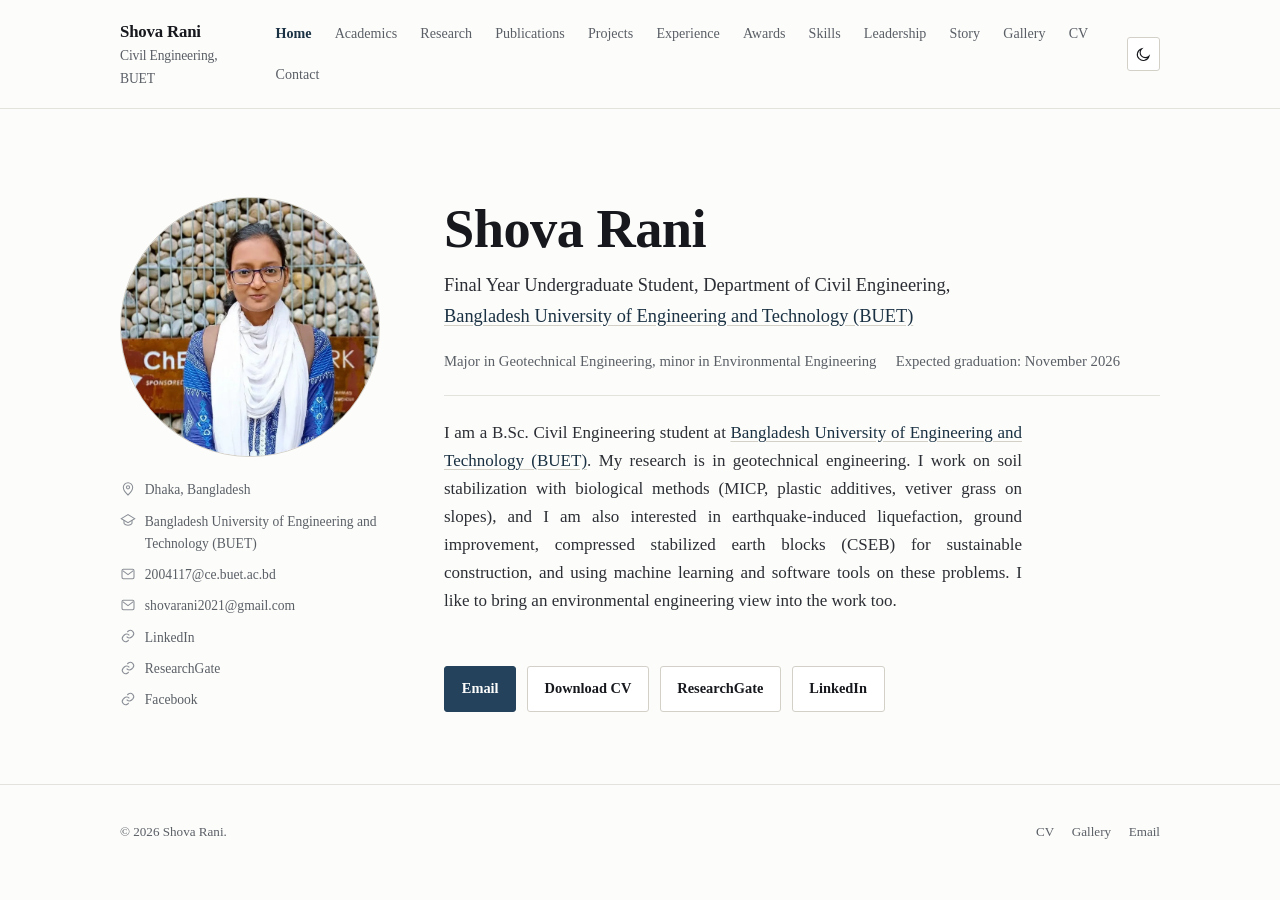
==== commit a8c89ea5: "Rewrite copy, remove card styling, fix gallery crops, text-only awards Co-Authored-By: Claude Sonnet" ====
--- a/index.html
+++ b/index.html
@@ -3,25 +3,25 @@
 <head>
 <meta charset="UTF-8">
 <meta name="viewport" content="width=device-width, initial-scale=1">
-<title>Shova Rani — Civil Engineering Researcher, BUET</title>
+<title>Shova Rani | Civil Engineering Researcher, BUET</title>
 <meta name="description" content="Shova Rani is a final-year Civil Engineering student at BUET (Geotechnical major, Environmental minor), researching bio-mediated ground improvement, fiber-reinforced soils, and hazard-resilient infrastructure. Applying for MSc/PhD positions in the USA and Canada.">
-<link rel="canonical" href="https://REPLACE-USERNAME.github.io/">
+<link rel="canonical" href="https://shovarani-buet.github.io/shovarani-buet/">
 
 <!-- Open Graph -->
 <meta property="og:type" content="profile">
-<meta property="og:title" content="Shova Rani — Civil Engineering Researcher, BUET">
+<meta property="og:title" content="Shova Rani | Civil Engineering Researcher, BUET">
 <meta property="og:description" content="Undergraduate researcher in geotechnical engineering at BUET. Bio-mediated ground improvement, fiber-reinforced soils, slope stability, urban hydrology. Applying for MSc/PhD in the USA and Canada.">
-<meta property="og:url" content="https://REPLACE-USERNAME.github.io/">
-<meta property="og:image" content="https://REPLACE-USERNAME.github.io/assets/img/og/og-cover.jpg">
+<meta property="og:url" content="https://shovarani-buet.github.io/shovarani-buet/">
+<meta property="og:image" content="https://shovarani-buet.github.io/shovarani-buet/assets/img/og/og-cover.jpg">
 <meta property="og:image:width" content="1200">
 <meta property="og:image:height" content="630">
 <meta property="og:site_name" content="Shova Rani">
 
 <!-- Twitter -->
 <meta name="twitter:card" content="summary_large_image">
-<meta name="twitter:title" content="Shova Rani — Civil Engineering Researcher, BUET">
+<meta name="twitter:title" content="Shova Rani | Civil Engineering Researcher, BUET">
 <meta name="twitter:description" content="Undergraduate researcher in geotechnical engineering at BUET, applying for MSc/PhD in the USA and Canada.">
-<meta name="twitter:image" content="https://REPLACE-USERNAME.github.io/assets/img/og/og-cover.jpg">
+<meta name="twitter:image" content="https://shovarani-buet.github.io/shovarani-buet/assets/img/og/og-cover.jpg">
 
 <meta name="theme-color" content="#fcfcfa" media="(prefers-color-scheme: light)">
 <meta name="theme-color" content="#14161a" media="(prefers-color-scheme: dark)">
@@ -47,8 +47,8 @@
   "@context": "https://schema.org",
   "@type": "Person",
   "name": "Shova Rani",
-  "url": "https://REPLACE-USERNAME.github.io/",
-  "image": "https://REPLACE-USERNAME.github.io/assets/img/og/og-cover.jpg",
+  "url": "https://shovarani-buet.github.io/shovarani-buet/",
+  "image": "https://shovarani-buet.github.io/shovarani-buet/assets/img/og/og-cover.jpg",
   "jobTitle": "Undergraduate Researcher, Geotechnical Engineering",
   "affiliation": {
     "@type": "CollegeOrUniversity",
@@ -159,15 +159,15 @@
           </div>
           <div class="hero-contact-row">
             <svg viewBox="0 0 24 24" fill="none" stroke="currentColor" stroke-width="1.6"><path d="M10 13a5 5 0 0 0 7.5.5l2-2a5 5 0 0 0-7-7l-1.5 1.5"/><path d="M14 11a5 5 0 0 0-7.5-.5l-2 2a5 5 0 0 0 7 7l1.5-1.5"/></svg>
-            <a href="https://www.linkedin.com/in/shova-rani-92bba2258/" target="_blank" rel="noopener">LinkedIn ↗</a>
+            <a href="https://www.linkedin.com/in/shova-rani-92bba2258/" target="_blank" rel="noopener">LinkedIn</a>
           </div>
           <div class="hero-contact-row">
             <svg viewBox="0 0 24 24" fill="none" stroke="currentColor" stroke-width="1.6"><path d="M10 13a5 5 0 0 0 7.5.5l2-2a5 5 0 0 0-7-7l-1.5 1.5"/><path d="M14 11a5 5 0 0 0-7.5-.5l-2 2a5 5 0 0 0 7 7l1.5-1.5"/></svg>
-            <a href="https://www.researchgate.net/profile/Shova-Rani" target="_blank" rel="noopener">ResearchGate ↗</a>
+            <a href="https://www.researchgate.net/profile/Shova-Rani" target="_blank" rel="noopener">ResearchGate</a>
           </div>
           <div class="hero-contact-row">
             <svg viewBox="0 0 24 24" fill="none" stroke="currentColor" stroke-width="1.6"><path d="M10 13a5 5 0 0 0 7.5.5l2-2a5 5 0 0 0-7-7l-1.5 1.5"/><path d="M14 11a5 5 0 0 0-7.5-.5l-2 2a5 5 0 0 0 7 7l1.5-1.5"/></svg>
-            <a href="https://www.facebook.com/shova.rani.892272" target="_blank" rel="noopener">Facebook ↗</a>
+            <a href="https://www.facebook.com/shova.rani.892272" target="_blank" rel="noopener">Facebook</a>
           </div>
         </div>
       </div>
@@ -179,28 +179,18 @@
         </p>
 
         <div class="hero-meta">
-          <span>Major-Geotechnical Engineering, Minor-Environmental Engineering</span>
-          <span>Tentative Time of Graduation- November, 2026</span>
-        </div>
-
-        <ul class="interest-tags">
-          <li> Geotechnical Engineering</li>
-          <li> Bioengineering (MICP, plastic additives, vetiver-based slope stability)</li>
-          <li> ML/AI- and software-based approaches</li>
-          <li> Soil stabilization</li>
-          <li> Earthquake induced liquefaction</li>
-          <li> Ground improvement</li>
-          <li> Environmental Engineering</li>
-          <li> CSEB-based sustainable construction</li>
-        </ul>
+          <span>Major in Geotechnical Engineering, minor in Environmental Engineering</span>
+          <span>Expected graduation: November 2026</span>
+        </div>
 
         <p class="hero-bio">
-          I am Shova Rani. I am a B.Sc. Civil Engineering student at <a class="link" href="https://www.buet.ac.bd/web/#/" target="_blank" rel="noopener noreferrer">Bangladesh University of
-          Engineering and Technology (BUET)</a> with research interests in geotechnical engineering,
-          focusing on soil stabilization and bioengineering (MICP, plastic additives,
-          vetiver-based slope stability), earthquake-induced liquefaction and ground improvement,
-          CSEB-based sustainable construction, and ML/AI- and software-based approaches, with an
-          interest in incorporating environmental engineering perspectives.
+          I am a B.Sc. Civil Engineering student at <a class="link" href="https://www.buet.ac.bd/web/#/" target="_blank" rel="noopener noreferrer">Bangladesh University of
+          Engineering and Technology (BUET)</a>. My research is in geotechnical engineering. I work on soil stabilization with
+          biological methods (MICP, plastic additives, vetiver grass on slopes), and I am also
+          interested in earthquake-induced liquefaction, ground improvement, compressed
+          stabilized earth blocks (CSEB) for sustainable construction, and using machine
+          learning and software tools on these problems. I like to bring an environmental
+          engineering view into the work too.
         </p>
 
         <div class="hero-actions">
--- a/assets/css/site.css
+++ b/assets/css/site.css
@@ -1,5 +1,5 @@
 /* =========================================================================
-   Shova Rani — Academic Portfolio
+   Shova Rani, Academic Portfolio
    Design system: typographic, hairline-rule academic aesthetic.
    No frameworks. No third-party requests. Custom properties drive theming.
    ========================================================================= */
@@ -102,7 +102,7 @@
 *, *::before, *::after { box-sizing: border-box; }
 * { margin: 0; }
 /* Prevent flex/grid items from refusing to shrink below their content's
-   min-content width — the #1 cause of silent horizontal overflow on mobile. */
+   min-content width, the #1 cause of silent horizontal overflow on mobile. */
 * { min-width: 0; }
 html { -webkit-text-size-adjust: 100%; text-size-adjust: 100%; scroll-behavior: smooth; }
 html, body { overflow-x: hidden; max-width: 100%; }
@@ -165,7 +165,7 @@
   -webkit-hyphens: auto;
 }
 
-/* Short strings look worse justified (huge gaps) — keep these ragged-left. */
+/* Short strings look worse justified (huge gaps), keep these ragged-left. */
 .nav-list a,
 .nav-drawer-panel a,
 .btn,
@@ -421,23 +421,9 @@
 }
 .hero-meta strong { color: var(--ink-2); font-weight: 600; }
 
-.interest-tags {
-  text-align: justify;
-  text-justify: inter-word;
-  margin-bottom: 1rem;
-}
-.interest-tags::after { content: ""; display: inline-block; inline-size: 100%; }
-.interest-tags li {
-  display: inline-block;
-  vertical-align: middle;
-  margin: 0 0 0.5rem;
-  font-size: 0.82rem;
-  font-weight: 600;
-  padding: 0.35rem 0.7rem;
-  border: 1px solid var(--rule-strong);
-  border-radius: 999px;
-  color: var(--ink-2);
-}
+.interest-tags { margin-bottom: 1rem; }
+.interest-tags li { display: inline; font-size: 0.92rem; color: var(--ink-2); }
+.interest-tags li:not(:last-child)::after { content: ", "; }
 
 .hero-bio { color: var(--ink-2); margin-bottom: 1.6rem; }
 .hero-actions { display: flex; flex-wrap: wrap; gap: 0.65rem; margin-top: auto; }
@@ -466,13 +452,7 @@
 /* -------------------------------------------------------------------------
    Academics
    ------------------------------------------------------------------------- */
-.edu-card {
-  border: 1px solid var(--rule);
-  border-radius: var(--radius);
-  background: var(--surface);
-  padding: 1.5rem 1.6rem;
-  margin-top: 0.9rem;
-}
+.edu-card { margin-top: 0.9rem; }
 .edu-facts { display: grid; grid-template-columns: 150px 1fr; row-gap: 0; }
 .edu-facts dt {
   color: var(--muted); font-size: 0.86rem;
@@ -535,38 +515,20 @@
   gap: 1.25rem;
   margin-top: 1.5rem;
 }
-.supervisor-card {
-  border: 1px solid var(--rule);
-  border-radius: var(--radius);
-  padding: 1.15rem 1.25rem;
-  background: var(--surface);
-}
-.supervisor-avatar {
-  display: inline-flex; align-items: center; justify-content: center;
-  width: auto; height: auto;
-  min-width: 2.6rem; min-height: 2.6rem;
-  padding: 0.3rem 0.9rem;
-  border-radius: 999px;
-  background: var(--accent-soft);
-  color: var(--accent-ink);
-  font-family: var(--font-serif); font-weight: 650; font-size: 0.82rem;
-  white-space: nowrap;
-  margin-bottom: 0.75rem;
-}
+.supervisor-card { border-top: 1px solid var(--rule); padding: 1rem 0 0; }
+.supervisor-avatar { display: block; color: var(--muted); font-style: italic; font-size: 0.86rem; margin-bottom: 0.35rem; }
 .supervisor-label { margin-bottom: 0.85rem; }
 .supervisor-card h4 { font-size: 0.98rem; margin-bottom: 0.1rem; }
 .supervisor-card .role { font-size: 0.82rem; color: var(--muted); margin-bottom: 0.5rem; }
 .supervisor-card .link { font-size: 0.82rem; }
 
 .field-photo { margin-top: 2.5rem; }
-.field-photo figure { border: 1px solid var(--rule); }
+.field-photo figure { margin: 0; }
 .field-photo img { width: 100%; }
 .field-photo figcaption {
-  padding: 0.7rem 0.9rem;
+  padding: 0.5rem 0 0;
   font-size: 0.84rem;
   color: var(--muted);
-  border-top: 1px solid var(--rule);
-  background: var(--surface-2);
 }
 
 /* -------------------------------------------------------------------------
@@ -597,18 +559,7 @@
 .tl-item h4 { margin-bottom: 0.2rem; }
 .tl-org { color: var(--muted); font-size: 0.9rem; margin-bottom: 0.35rem; }
 .tl-desc { color: var(--ink-2); font-size: 0.93rem; }
-.tl-tag {
-  display: inline-block;
-  font-size: 0.72rem;
-  font-weight: 650;
-  letter-spacing: 0.04em;
-  text-transform: uppercase;
-  padding: 0.18rem 0.55rem;
-  border-radius: 999px;
-  background: var(--accent-soft);
-  color: var(--accent-ink);
-  margin-bottom: 0.4rem;
-}
+.tl-tag { display: block; font-size: 0.86rem; font-style: italic; color: var(--muted); margin-bottom: 0.3rem; }
 
 /* -------------------------------------------------------------------------
    Publications
@@ -625,14 +576,8 @@
   padding-bottom: 0.75rem;
   border-bottom: 1px solid var(--rule);
 }
-.pub-card {
-  border: 1px solid var(--rule);
-  border-radius: var(--radius);
-  background: var(--surface);
-  padding: 1.4rem 1.5rem;
-  margin-top: 0.9rem;
-}
-.pub-group .pub-card:first-child { margin-top: 0; }
+.pub-card { border-top: 1px solid var(--rule); padding: 1.2rem 0; }
+.pub-group .pub-card:first-child { border-top: none; padding-top: 0; }
 .pub-card-head {
   display: grid;
   grid-template-columns: 1fr auto;
@@ -645,17 +590,14 @@
 .pub-venue { font-size: 0.85rem; color: var(--muted); }
 .pub-actions { display: flex; flex-direction: column; gap: 0.45rem; align-items: flex-end; }
 .status-pill {
-  font-size: 0.72rem;
-  font-weight: 650;
-  letter-spacing: 0.03em;
-  padding: 0.24rem 0.6rem;
-  border-radius: 999px;
+  font-size: 0.82rem;
+  font-style: italic;
   white-space: nowrap;
 }
-.status-published { background: var(--status-published-bg); color: var(--status-published-fg); }
-.status-review { background: var(--status-review-bg); color: var(--status-review-fg); }
-.status-poster { background: var(--status-poster-bg); color: var(--status-poster-fg); }
-.status-magazine { background: var(--status-magazine-bg); color: var(--status-magazine-fg); }
+.status-published { color: var(--status-published-fg); }
+.status-review { color: var(--status-review-fg); }
+.status-poster { color: var(--status-poster-fg); }
+.status-magazine { color: var(--status-magazine-fg); }
 .pub-links { display: flex; gap: 0.4rem; flex-wrap: wrap; justify-content: flex-end; }
 .pub-links button, .pub-links a {
   font-size: 0.78rem;
@@ -712,7 +654,7 @@
 /* lightbox image */
 dialog.lightbox { max-width: min(92vw, 900px); background: transparent; }
 dialog.lightbox .modal-inner { padding: 0; max-height: 88vh; }
-dialog.lightbox img { width: 100%; border-radius: var(--radius); }
+dialog.lightbox img { display: block; max-width: 100%; max-height: 78vh; width: auto; height: auto; margin-inline: auto; }
 dialog.lightbox .lb-caption { color: #fff; font-size: 0.85rem; padding: 0.75rem 0.25rem 0; }
 
 /* -------------------------------------------------------------------------
@@ -727,7 +669,7 @@
   border-bottom: 1px solid var(--rule);
 }
 .project-grid--featured .project-card:last-child { border-bottom: none; padding-bottom: 0; }
-.project-media { border: 1px solid var(--rule); background: var(--surface-2); overflow: hidden; }
+.project-media { overflow: hidden; }
 .project-media img, .project-media video { width: 100%; height: 100%; object-fit: cover; aspect-ratio: 4/3; }
 
 /* featured: alternate the media column left/right */
@@ -743,19 +685,11 @@
   flex-direction: column;
   gap: 1rem;
 }
-.project-shot {
-  margin: 0;
-  border: 1px solid var(--rule);
-  background: var(--surface-2);
-  border-radius: var(--radius);
-  overflow: hidden;
-}
+.project-shot { margin: 0; }
 .project-media--stack img { width: 100%; height: auto; object-fit: contain; aspect-ratio: auto; }
 .project-shot figcaption {
-  padding: 0.55rem 0.8rem;
-  border-top: 1px solid var(--rule);
-  background: var(--surface);
-  font-size: 0.78rem;
+  padding: 0.4rem 0 0;
+  font-size: 0.82rem;
   color: var(--muted);
 }
 
@@ -763,16 +697,17 @@
 
 .projects-subhead { margin: 3rem 0 1.5rem; text-align: center; }
 
-.feature-list { margin: 0.35rem 0 0; padding-left: 1.05rem; list-style: disc; }
+.feature-list { margin: 0.35rem 0 0; }
 .feature-list li { color: var(--ink-2); font-size: 0.93rem; margin-bottom: 0.3rem; }
 
-.project-tag { font-size: 0.78rem; color: var(--muted); font-weight: 600; letter-spacing: 0.04em; text-transform: uppercase; margin-bottom: 0.4rem; }
+.project-tag { font-size: 0.88rem; color: var(--muted); font-style: italic; margin-bottom: 0.3rem; }
 .project-body h3 { margin-bottom: 0.9rem; }
 .pmo { margin-bottom: 0.9rem; }
-.pmo dt { font-size: 0.74rem; font-weight: 700; letter-spacing: 0.08em; text-transform: uppercase; color: var(--accent-ink); margin-bottom: 0.2rem; }
+.pmo dt { font-weight: 650; color: var(--ink); margin-bottom: 0.15rem; }
 .pmo dd { color: var(--ink-2); font-size: 0.93rem; margin: 0 0 0.85rem; }
 .tech-list { display: flex; flex-wrap: wrap; gap: 0.4rem; margin-top: 0.4rem; }
-.tech-list li { font-size: 0.76rem; padding: 0.22rem 0.55rem; background: var(--surface-2); border: 1px solid var(--rule); border-radius: 3px; color: var(--muted); }
+.tech-list li { font-size: 0.86rem; color: var(--muted); }
+.tech-list li:not(:last-child)::after { content: ","; }
 .project-verify {
   margin-top: 0.8rem;
   font-size: 0.78rem;
@@ -780,18 +715,13 @@
   font-style: italic;
 }
 
-/* compact tier — text-only "other projects" */
+/* compact tier, text-only "other projects" */
 .project-grid--compact {
   display: grid;
   grid-template-columns: repeat(3, 1fr);
   gap: 1.25rem;
 }
-.project-card--compact {
-  border: 1px solid var(--rule);
-  border-radius: var(--radius);
-  background: var(--surface);
-  padding: 1.35rem;
-}
+.project-card--compact { border-top: 1px solid var(--rule); padding: 1.1rem 0 0; }
 .project-card--compact h3 { margin-bottom: 0.9rem; font-size: 1.05rem; }
 .project-card--compact .pmo dd { font-size: 0.88rem; }
 .project-card--compact .pmo dd:last-of-type { margin-bottom: 0; }
@@ -805,8 +735,8 @@
   font-weight: 600;
   padding: 0.4rem 0.85rem;
   border: 1px solid var(--rule-strong);
-  border-radius: 999px;
-  background: var(--surface);
+  border-radius: 2px;
+  background: none;
   color: var(--muted);
   transition: all var(--dur) ease;
 }
@@ -815,7 +745,7 @@
 
 .award-item {
   display: grid;
-  grid-template-columns: 130px 1fr auto;
+  grid-template-columns: 130px 1fr;
   gap: 1.25rem;
   align-items: start;
   padding: 1.05rem 0;
@@ -826,8 +756,6 @@
 .award-title { font-weight: 650; font-size: 0.98rem; margin-bottom: 0.15rem; }
 .award-org { font-size: 0.87rem; color: var(--muted); }
 .award-note { font-size: 0.86rem; color: var(--ink-2); margin-top: 0.3rem; }
-.award-thumb { width: 3.4rem; height: 3.4rem; border: 1px solid var(--rule); overflow: hidden; border-radius: 2px; }
-.award-thumb img { width: 100%; height: 100%; object-fit: cover; }
 .award-item[hidden] { display: none; }
 
 /* -------------------------------------------------------------------------
@@ -873,11 +801,11 @@
 .gallery-teaser a:hover img { transform: scale(1.04); }
 .gallery-cta { margin-top: 1.5rem; }
 
-.gallery-page-grid { display: grid; grid-template-columns: repeat(3, 1fr); gap: 1rem; }
-.gallery-page-grid button { border: 1px solid var(--rule); overflow: hidden; padding: 0; background: var(--surface-2); text-align: left; }
-.gallery-page-grid img { width: 100%; aspect-ratio: 4/3; object-fit: cover; transition: transform 400ms ease; }
-.gallery-page-grid button:hover img { transform: scale(1.04); }
-.gallery-page-grid figcaption { padding: 0.65rem 0.8rem; font-size: 0.8rem; color: var(--muted); }
+.gallery-page-grid { columns: 3; column-gap: 1.25rem; }
+.gallery-page-grid button { display: block; width: 100%; margin: 0 0 1.5rem; padding: 0; border: none; background: none; text-align: left; break-inside: avoid; cursor: zoom-in; }
+.gallery-page-grid img { display: block; width: 100%; height: auto; }
+.gallery-page-grid button:hover img { opacity: 0.92; }
+.gallery-page-grid figcaption { padding: 0.45rem 0 0; font-size: 0.82rem; color: var(--muted); text-align: left; hyphens: none; }
 .gallery-category { margin-bottom: 3rem; }
 .gallery-category h2 { margin-bottom: 1.25rem; }
 
@@ -931,7 +859,7 @@
   .leadership-grid, .story-grid { grid-template-columns: 1fr; gap: 2rem; }
   .skills-grid { grid-template-columns: repeat(2, 1fr); }
   .gallery-teaser { grid-template-columns: repeat(3, 1fr); }
-  .gallery-page-grid { grid-template-columns: repeat(2, 1fr); }
+  .gallery-page-grid { columns: 2; }
   .contact-grid { grid-template-columns: 1fr; gap: 2rem; }
   .project-grid--compact { grid-template-columns: repeat(2, 1fr); }
 }
@@ -942,8 +870,7 @@
   .position { grid-template-columns: 1fr; gap: 0.3rem; }
   .position-with-photo { flex-direction: column; }
   .position-photo { width: 100%; flex-basis: auto; height: 220px; align-self: auto; }
-  .award-item { grid-template-columns: 1fr auto; }
-  .award-date { grid-row: 1; grid-column: 1 / -1; }
+  .award-item { grid-template-columns: 1fr; gap: 0.2rem; }
 }
 
 @media (max-width: 640px) {
@@ -957,7 +884,7 @@
   .project-grid--compact { grid-template-columns: 1fr; }
   .skills-grid { grid-template-columns: 1fr 1fr; gap: 1.5rem 1rem; }
   .gallery-teaser { grid-template-columns: repeat(3, 1fr); gap: 0.4rem; }
-  .gallery-page-grid { grid-template-columns: 1fr 1fr; }
+  .gallery-page-grid { columns: 1; }
   .pub-card-head { grid-template-columns: 1fr; }
   .pub-actions { align-items: flex-start; flex-direction: row; flex-wrap: wrap; }
   .pub-links { justify-content: flex-start; }
